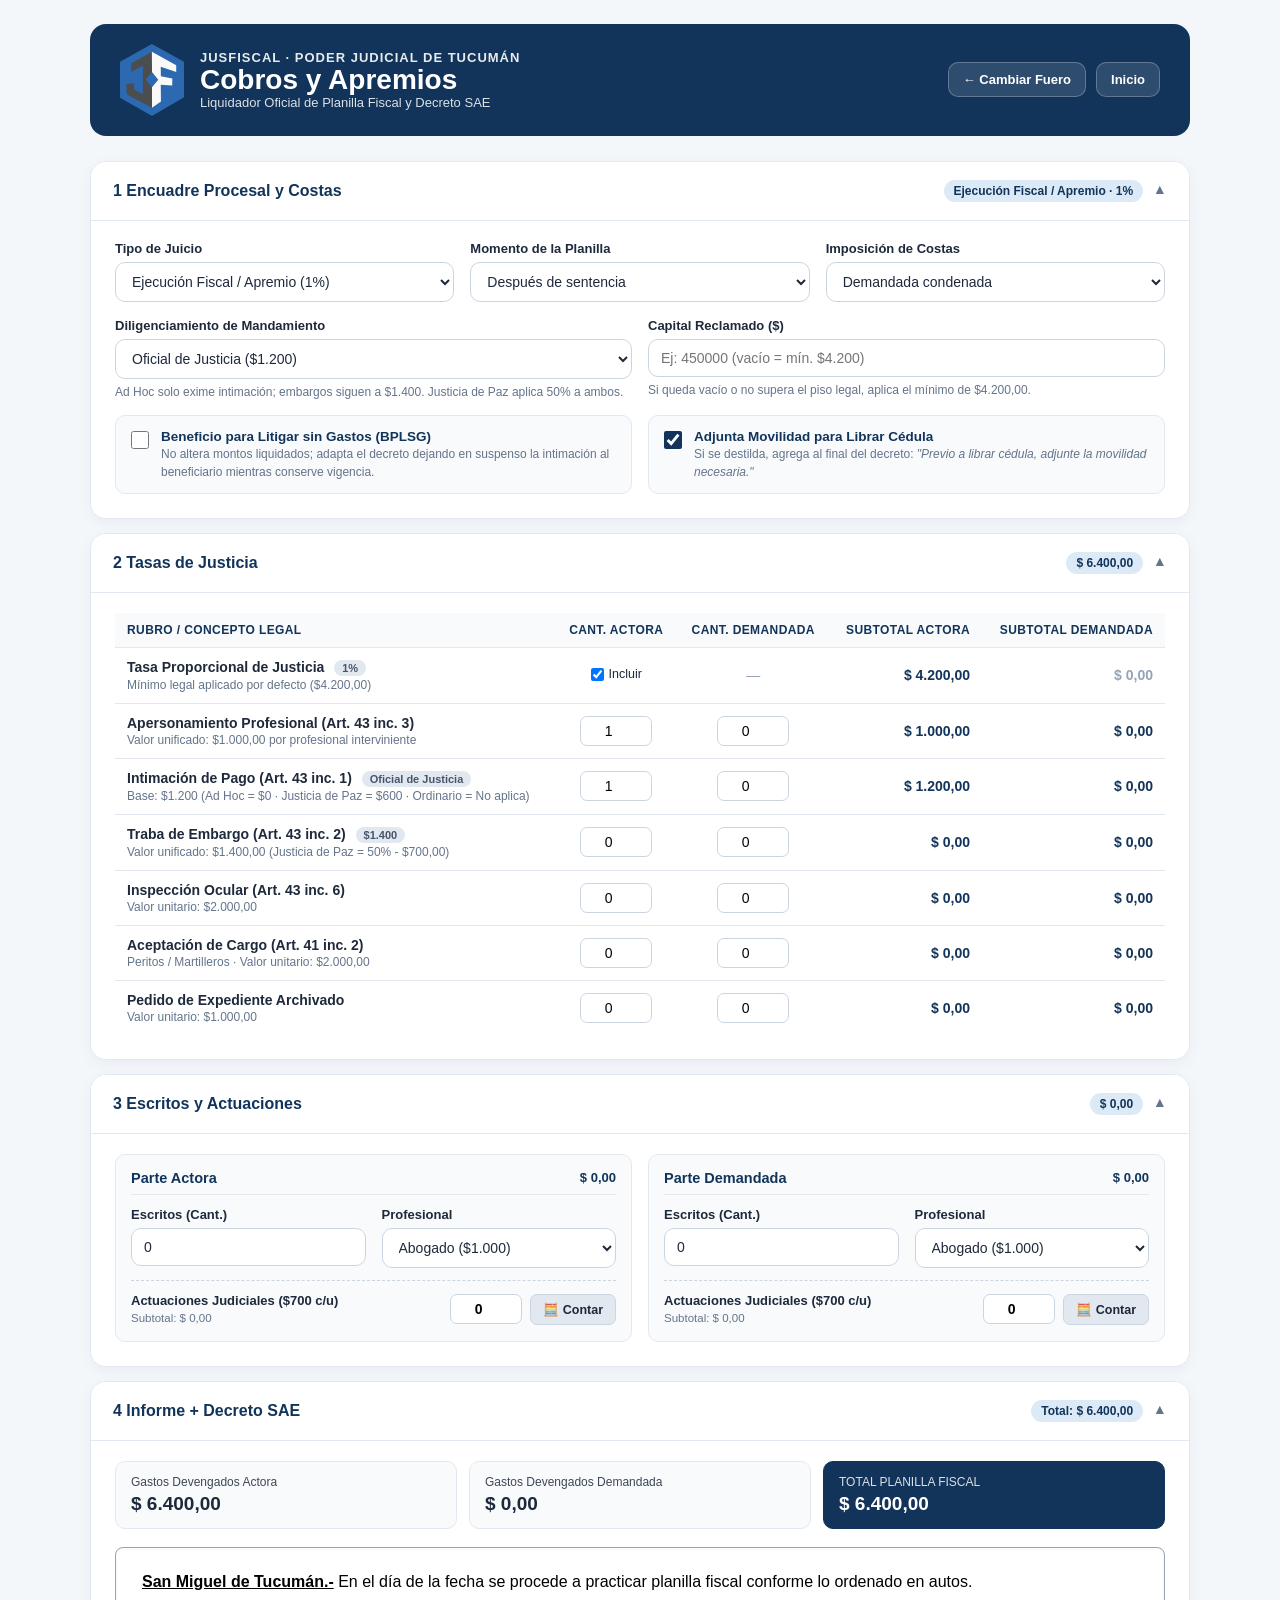
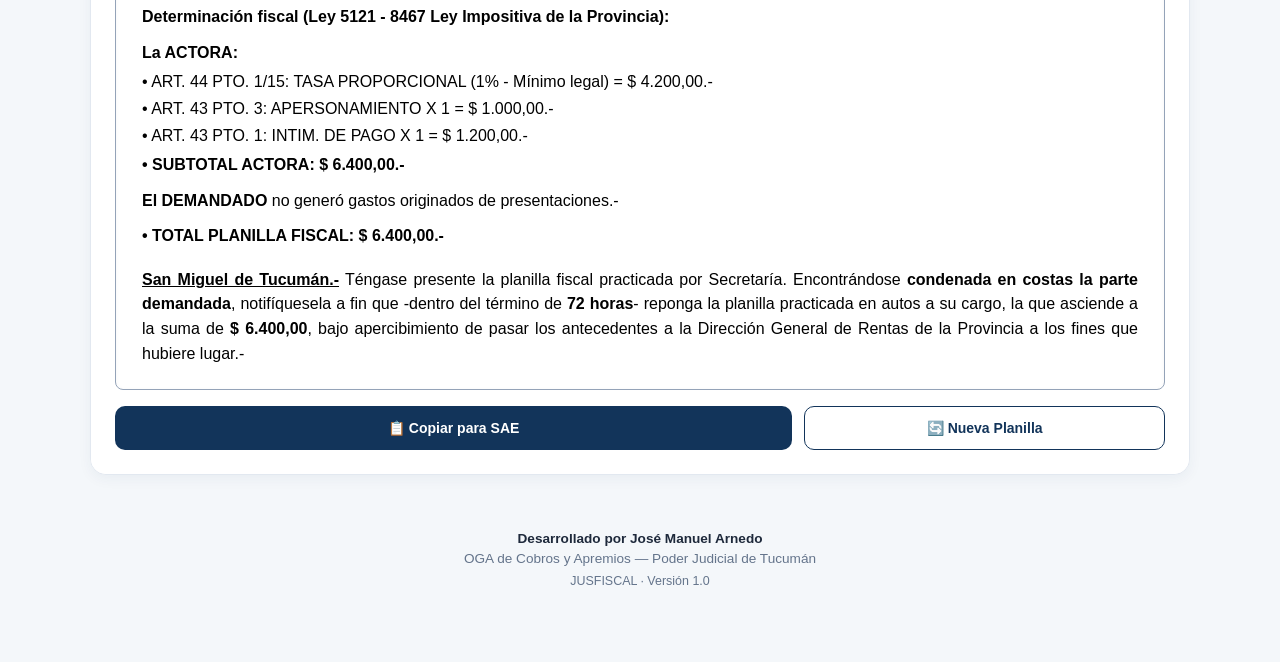
==== modulos/apremios/index.html @ 9ea4c9e1 "Unificación de pies de página y versión 1.0" ====
<!DOCTYPE html>
<html lang="es">

<head>
  <meta charset="UTF-8" />
  <meta name="viewport" content="width=device-width, initial-scale=1.0" />
  <title>JUSFISCAL · OGA Cobros y Apremios</title>
  <link rel="icon" href="../../assets/logo-jusfiscal.svg" type="image/svg+xml" />
  <link rel="stylesheet" href="../../css/jusfiscal.css" />
  <script src="../../js/jusfiscal-core.js"></script>
  <style>
    /* Estilos propios de la tabla y cajas de Apremios (estética original) */
    .field-hint {
      font-size: 12px;
      color: var(--muted);
    }

    .check-card {
      display: flex;
      align-items: flex-start;
      gap: 12px;
      padding: 13px 15px;
      border: 1px solid var(--border);
      border-radius: 10px;
      background: #f8fafc;
      cursor: pointer;
    }

    .check-card input[type="checkbox"] {
      width: 18px;
      height: 18px;
      margin-top: 2px;
      accent-color: var(--primary);
      cursor: pointer;
      flex-shrink: 0;
    }

    .check-card strong {
      display: block;
      font-size: 13.5px;
      color: var(--primary);
    }

    .check-card span {
      font-size: 12px;
      color: var(--muted);
    }

    .tasas-table {
      width: 100%;
      border-collapse: collapse;
      font-size: 14px;
    }

    .tasas-table th {
      text-align: left;
      padding: 10px 12px;
      background: #f8fafc;
      color: var(--primary);
      font-size: 12px;
      text-transform: uppercase;
      border-bottom: 1px solid var(--border);
    }

    .tasas-table td {
      padding: 11px 12px;
      border-bottom: 1px solid var(--border);
      vertical-align: middle;
    }

    .tasas-table tr:last-child td {
      border-bottom: none;
    }

    .tasas-table tr.row-disabled {
      background: #f1f5f9;
      opacity: 0.6;
    }

    .tasa-title {
      font-weight: 600;
      color: var(--text);
      display: block;
    }

    .tasa-sub {
      font-size: 12px;
      color: var(--muted);
    }

    .tasa-monto {
      font-weight: 700;
      color: var(--primary);
      font-variant-numeric: tabular-nums;
      text-align: right;
      white-space: nowrap;
    }

    .input-mini {
      width: 72px;
      padding: 6px 8px;
      border: 1px solid #cbd5e1;
      border-radius: 7px;
      text-align: center;
      font-size: 14px;
    }

    .input-mini:disabled {
      background: #e2e8f0;
      color: #94a3b8;
      cursor: not-allowed;
    }

    .tag-regla {
      display: inline-block;
      font-size: 11px;
      font-weight: 600;
      padding: 2px 8px;
      border-radius: 999px;
      background: #e2e8f0;
      color: #475569;
      margin-left: 6px;
    }

    .part-box {
      border: 1px solid var(--border);
      border-radius: 10px;
      padding: 15px;
      background: #f8fafc;
      min-width: 0;
    }

    .part-box h4 {
      color: var(--primary);
      font-size: 14.5px;
      margin: 0 0 12px 0;
      border-bottom: 1px solid var(--border);
      padding-bottom: 8px;
      display: flex;
      justify-content: space-between;
      align-items: center;
    }

    .act-row-box {
      margin-top: 12px;
      padding-top: 12px;
      border-top: 1px dashed #cbd5e1;
      display: flex;
      justify-content: space-between;
      align-items: center;
      gap: 10px;
      flex-wrap: wrap;
    }

    .btn-auxiliar {
      background: #e2e8f0;
      color: #1e293b;
      border: 1px solid #cbd5e1;
      padding: 7px 12px;
      border-radius: 7px;
      font-size: 12.5px;
      font-weight: 600;
      cursor: pointer;
    }

    .btn-auxiliar:hover {
      background: #cbd5e1;
    }

    .resumen-strip {
      display: grid;
      grid-template-columns: repeat(3, minmax(0, 1fr));
      gap: 12px;
      margin-bottom: 18px;
    }

    @media (max-width: 640px) {
      .resumen-strip {
        grid-template-columns: 1fr;
      }
    }

    .resumen-card {
      background: #f8fafc;
      border: 1px solid var(--border);
      border-radius: 10px;
      padding: 13px 15px;
    }

    .resumen-card.total {
      background: var(--primary);
      color: #ffffff;
      border-color: var(--primary);
    }

    .resumen-card span {
      display: block;
      font-size: 12px;
      opacity: 0.85;
      margin-bottom: 4px;
    }

    .resumen-card strong {
      font-size: 19px;
      font-variant-numeric: tabular-nums;
    }

    .sae-output-box {
      background: #ffffff;
      border: 1px solid #94a3b8;
      border-radius: 8px;
      padding: 22px 26px;
      font-family: Arial, sans-serif;
      font-size: 12pt;
      line-height: 1.55;
      color: #000000;
      text-align: justify;
    }

    .sae-actions {
      display: flex;
      gap: 12px;
      margin-top: 16px;
      flex-wrap: wrap;
    }

    .copy-feedback {
      display: none;
      margin-top: 10px;
      padding: 10px 14px;
      border-radius: 8px;
      background: #dcfce7;
      color: #166534;
      font-size: 13px;
      font-weight: 600;
      text-align: center;
    }
  </style>
</head>

<body>

  <div class="jf-module-wrap">

    <header class="jf-header">
      <div class="jf-brand">
        <img src="../../assets/logo-jusfiscal.svg" alt="JUSFISCAL" class="jf-logo" />
        <div class="jf-title-group">
          <span class="jf-app">JUSFISCAL · Poder Judicial de Tucumán</span>
          <h1 class="jf-module">Cobros y Apremios</h1>
          <span class="jf-subtitle">Liquidador Oficial de Planilla Fiscal y Decreto SAE</span>
        </div>
      </div>
      <div class="header-actions">
        <a href="../../liquidar.html" class="btn-jf">← Cambiar Fuero</a>
        <a href="../../index.html" class="btn-jf">Inicio</a>
      </div>
    </header>

    <div class="accordion-list">

      <!-- ACORDEÓN 1 -->
      <div class="accordion-item open" id="acc-1">
        <button type="button" class="accordion-header" onclick="toggleAccordion('acc-1')">
          <div class="accordion-title">
            <span class="accordion-num">1</span>
            <span>Encuadre Procesal y Costas</span>
          </div>
          <div style="display:flex; align-items:center;">
            <span class="accordion-badge" id="badge-acc-1">Ejecución Fiscal / Apremio · 1%</span>
            <span class="accordion-chevron">▼</span>
          </div>
        </button>
        <div class="accordion-body">
          <div class="grid-3">
            <div class="field-group">
              <label for="tipoJuicio">Tipo de Juicio</label>
              <select id="tipoJuicio" onchange="aplicarReglas()">
                <option value="apremio">Ejecución Fiscal / Apremio (1%)</option>
                <option value="ejecutivo">Cobro Ejecutivo (1%)</option>
                <option value="sumario">Sumario (2%)</option>
                <option value="ordinario">Ordinario / Cobro de Pesos (2%)</option>
                <option value="terceria">Tercería (2%)</option>
              </select>
            </div>
            <div class="field-group">
              <label for="momentoPlanilla">Momento de la Planilla</label>
              <select id="momentoPlanilla" onchange="aplicarReglas()">
                <option value="despues">Después de sentencia</option>
                <option value="antes">Antes de sentencia</option>
                <option value="complementaria">Complementaria</option>
              </select>
            </div>
            <div class="field-group">
              <label for="costas">Imposición de Costas</label>
              <select id="costas" onchange="recalcular()">
                <option value="demandada">Demandada condenada</option>
                <option value="actora">Actora condenada</option>
                <option value="orden">Por su orden / Sin condena</option>
              </select>
            </div>
          </div>

          <div class="grid-2" style="margin-top: 16px;">
            <div class="field-group">
              <label for="diligenciamiento">Diligenciamiento de Mandamiento</label>
              <select id="diligenciamiento" onchange="recalcular()">
                <option value="oficial_justicia">Oficial de Justicia ($1.200)</option>
                <option value="ad_hoc">Oficial Ad Hoc ($0 intimación)</option>
                <option value="justicia_paz">Justicia de Paz (50%)</option>
                <option value="sin_intimacion">Sin intimación</option>
              </select>
              <span class="field-hint" id="hintDiligenciamiento">Ad Hoc solo exime intimación; embargos siguen a $1.400.
                Justicia de Paz aplica 50% a ambos.</span>
            </div>
            <div class="field-group">
              <label for="capitalReclamado">Capital Reclamado ($)</label>
              <input type="number" id="capitalReclamado" min="0" step="0.01"
                placeholder="Ej: 450000 (vacío = mín. $4.200)" oninput="recalcular()" />
              <span class="field-hint" id="hintCapital">Si queda vacío o no supera $420.000, aplica el mínimo legal de
                $4.200,00.</span>
            </div>
          </div>

          <div class="grid-2" style="margin-top: 16px;">
            <label class="check-card">
              <input type="checkbox" id="bplsg" onchange="recalcular()" />
              <div>
                <strong>Beneficio para Litigar sin Gastos (BPLSG)</strong>
                <span>No altera montos liquidados; adapta el decreto dejando en suspenso la intimación al beneficiario
                  mientras conserve vigencia.</span>
              </div>
            </label>
            <label class="check-card">
              <input type="checkbox" id="adjuntaMovilidad" checked onchange="recalcular()" />
              <div>
                <strong>Adjunta Movilidad para Librar Cédula</strong>
                <span>Si se destilda, agrega al final del decreto: <em>"Previo a librar cédula, adjunte la movilidad
                    necesaria."</em></span>
              </div>
            </label>
          </div>
        </div>
      </div>

      <!-- ACORDEÓN 2 -->
      <div class="accordion-item open" id="acc-2">
        <button type="button" class="accordion-header" onclick="toggleAccordion('acc-2')">
          <div class="accordion-title">
            <span class="accordion-num">2</span>
            <span>Tasas de Justicia</span>
          </div>
          <div style="display:flex; align-items:center;">
            <span class="accordion-badge" id="badge-acc-2">$ 6.400,00</span>
            <span class="accordion-chevron">▼</span>
          </div>
        </button>
        <div class="accordion-body">
          <table class="tasas-table">
            <thead>
              <tr>
                <th>Rubro / Concepto Legal</th>
                <th style="text-align:center;">Cant. Actora</th>
                <th style="text-align:center;">Cant. Demandada</th>
                <th style="text-align:right;">Subtotal Actora</th>
                <th style="text-align:right;">Subtotal Demandada</th>
              </tr>
            </thead>
            <tbody>
              <tr id="rowTasaProp">
                <td>
                  <span class="tasa-title">Tasa Proporcional de Justicia <span class="tag-regla"
                      id="tagAlicuota">1%</span></span>
                  <span class="tasa-sub" id="subTasaPropDesc">Sobre capital reclamado (Mínimo legal por defecto:
                    $4.200,00)</span>
                </td>
                <td style="text-align:center;">
                  <label style="font-size:12.5px; display:inline-flex; align-items:center; gap:5px; cursor:pointer;">
                    <input type="checkbox" id="incluirTasaProp" checked onchange="recalcular()" /> Incluir
                  </label>
                </td>
                <td style="text-align:center; color:#94a3b8;">—</td>
                <td class="tasa-monto" id="montoTasaPropAct">$ 4.200,00</td>
                <td class="tasa-monto" style="color:#94a3b8;">$ 0,00</td>
              </tr>
              <tr id="rowApers">
                <td>
                  <span class="tasa-title">Apersonamiento Profesional (Art. 43 inc. 3)</span>
                  <span class="tasa-sub">Valor unificado: $1.000,00 por profesional interviniente</span>
                </td>
                <td style="text-align:center;"><input type="number" id="cantApersAct" class="input-mini" min="0"
                    value="1" oninput="recalcular()" /></td>
                <td style="text-align:center;"><input type="number" id="cantApersDem" class="input-mini" min="0"
                    value="0" oninput="recalcular()" /></td>
                <td class="tasa-monto" id="montoApersAct">$ 1.000,00</td>
                <td class="tasa-monto" id="montoApersDem">$ 0,00</td>
              </tr>
              <tr id="rowIntimacion">
                <td>
                  <span class="tasa-title">Intimación de Pago (Art. 43 inc. 1) <span class="tag-regla"
                      id="tagReglaIntimacion">Oficial de Justicia</span></span>
                  <span class="tasa-sub">Base: $1.200 (Ad Hoc = $0 · Justicia de Paz = $600 · Ordinario = No
                    aplica)</span>
                </td>
                <td style="text-align:center;"><input type="number" id="cantIntAct" class="input-mini" min="0" value="1"
                    oninput="recalcular()" /></td>
                <td style="text-align:center;"><input type="number" id="cantIntDem" class="input-mini" min="0" value="0"
                    oninput="recalcular()" /></td>
                <td class="tasa-monto" id="montoIntAct">$ 1.200,00</td>
                <td class="tasa-monto" id="montoIntDem">$ 0,00</td>
              </tr>
              <tr>
                <td>
                  <span class="tasa-title">Traba de Embargo (Art. 43 inc. 2) <span class="tag-regla"
                      id="tagReglaEmbargo">$1.400</span></span>
                  <span class="tasa-sub">Valor unificado: $1.400,00 (Justicia de Paz = 50% - $700,00)</span>
                </td>
                <td style="text-align:center;"><input type="number" id="cantEmbAct" class="input-mini" min="0" value="0"
                    oninput="recalcular()" /></td>
                <td style="text-align:center;"><input type="number" id="cantEmbDem" class="input-mini" min="0" value="0"
                    oninput="recalcular()" /></td>
                <td class="tasa-monto" id="montoEmbAct">$ 0,00</td>
                <td class="tasa-monto" id="montoEmbDem">$ 0,00</td>
              </tr>
              <tr>
                <td>
                  <span class="tasa-title">Inspección Ocular (Art. 43 inc. 6)</span>
                  <span class="tasa-sub">Valor unitario: $2.000,00</span>
                </td>
                <td style="text-align:center;"><input type="number" id="cantInspAct" class="input-mini" min="0"
                    value="0" oninput="recalcular()" /></td>
                <td style="text-align:center;"><input type="number" id="cantInspDem" class="input-mini" min="0"
                    value="0" oninput="recalcular()" /></td>
                <td class="tasa-monto" id="montoInspAct">$ 0,00</td>
                <td class="tasa-monto" id="montoInspDem">$ 0,00</td>
              </tr>
              <tr>
                <td>
                  <span class="tasa-title">Aceptación de Cargo (Art. 41 inc. 2)</span>
                  <span class="tasa-sub">Peritos / Martilleros · Valor unitario: $2.000,00</span>
                </td>
                <td style="text-align:center;"><input type="number" id="cantAcepAct" class="input-mini" min="0"
                    value="0" oninput="recalcular()" /></td>
                <td style="text-align:center;"><input type="number" id="cantAcepDem" class="input-mini" min="0"
                    value="0" oninput="recalcular()" /></td>
                <td class="tasa-monto" id="montoAcepAct">$ 0,00</td>
                <td class="tasa-monto" id="montoAcepDem">$ 0,00</td>
              </tr>
              <tr>
                <td>
                  <span class="tasa-title">Pedido de Expediente Archivado</span>
                  <span class="tasa-sub">Valor unitario: $1.000,00</span>
                </td>
                <td style="text-align:center;"><input type="number" id="cantArchAct" class="input-mini" min="0"
                    value="0" oninput="recalcular()" /></td>
                <td style="text-align:center;"><input type="number" id="cantArchDem" class="input-mini" min="0"
                    value="0" oninput="recalcular()" /></td>
                <td class="tasa-monto" id="montoArchAct">$ 0,00</td>
                <td class="tasa-monto" id="montoArchDem">$ 0,00</td>
              </tr>
            </tbody>
          </table>
        </div>
      </div>

      <!-- ACORDEÓN 3 -->
      <div class="accordion-item open" id="acc-3">
        <button type="button" class="accordion-header" onclick="toggleAccordion('acc-3')">
          <div class="accordion-title">
            <span class="accordion-num">3</span>
            <span>Escritos y Actuaciones</span>
          </div>
          <div style="display:flex; align-items:center;">
            <span class="accordion-badge" id="badge-acc-3">$ 0,00</span>
            <span class="accordion-chevron">▼</span>
          </div>
        </button>
        <div class="accordion-body">
          <div class="grid-2">
            <div class="part-box">
              <h4><span>Parte Actora</span><span style="font-size:13px;" id="totBloqueActora">$ 0,00</span></h4>
              <div class="grid-2">
                <div class="field-group">
                  <label for="cantEscritosAct">Escritos (Cant.)</label>
                  <input type="number" id="cantEscritosAct" min="0" value="0" oninput="recalcular()" />
                </div>
                <div class="field-group">
                  <label for="profEscritosAct">Profesional</label>
                  <select id="profEscritosAct" onchange="recalcular()">
                    <option value="1000">Abogado ($1.000)</option>
                    <option value="500">Procurador ($500)</option>
                  </select>
                </div>
              </div>
              <div class="act-row-box">
                <div>
                  <label for="cantActuacionesAct" style="font-size:13px; font-weight:600; display:block;">Actuaciones
                    Judiciales ($700 c/u)</label>
                  <span style="font-size:11.5px; color:var(--muted);" id="subActuacionesActLbl">Subtotal: $ 0,00</span>
                </div>
                <div style="display:flex; align-items:center; gap:8px;">
                  <input type="number" id="cantActuacionesAct" class="input-mini" style="font-weight:700;" min="0"
                    value="0" oninput="recalcular()" />
                  <button type="button" class="btn-auxiliar"
                    onclick="abrirModalConteo('actora', '🧮 Bitácora Cronológica — Parte Actora')">🧮 Contar</button>
                </div>
              </div>
            </div>

            <div class="part-box">
              <h4><span>Parte Demandada</span><span style="font-size:13px;" id="totBloqueDemandada">$ 0,00</span></h4>
              <div class="grid-2">
                <div class="field-group">
                  <label for="cantEscritosDem">Escritos (Cant.)</label>
                  <input type="number" id="cantEscritosDem" min="0" value="0" oninput="recalcular()" />
                </div>
                <div class="field-group">
                  <label for="profEscritosDem">Profesional</label>
                  <select id="profEscritosDem" onchange="recalcular()">
                    <option value="1000">Abogado ($1.000)</option>
                    <option value="500">Procurador ($500)</option>
                  </select>
                </div>
              </div>
              <div class="act-row-box">
                <div>
                  <label for="cantActuacionesDem" style="font-size:13px; font-weight:600; display:block;">Actuaciones
                    Judiciales ($700 c/u)</label>
                  <span style="font-size:11.5px; color:var(--muted);" id="subActuacionesDemLbl">Subtotal: $ 0,00</span>
                </div>
                <div style="display:flex; align-items:center; gap:8px;">
                  <input type="number" id="cantActuacionesDem" class="input-mini" style="font-weight:700;" min="0"
                    value="0" oninput="recalcular()" />
                  <button type="button" class="btn-auxiliar"
                    onclick="abrirModalConteo('demandada', '🧮 Bitácora Cronológica — Parte Demandada')">🧮
                    Contar</button>
                </div>
              </div>
            </div>
          </div>
        </div>
      </div>

      <!-- ACORDEÓN 4 -->
      <div class="accordion-item open" id="acc-4">
        <button type="button" class="accordion-header" onclick="toggleAccordion('acc-4')">
          <div class="accordion-title">
            <span class="accordion-num">4</span>
            <span>Informe + Decreto SAE</span>
          </div>
          <div style="display:flex; align-items:center;">
            <span class="accordion-badge" id="badge-acc-4">Total: $ 6.400,00</span>
            <span class="accordion-chevron">▼</span>
          </div>
        </button>
        <div class="accordion-body">
          <div class="resumen-strip">
            <div class="summary-card resumen-card"><span>Gastos Devengados Actora</span><strong id="cardTotActora">$
                6.400,00</strong></div>
            <div class="summary-card resumen-card"><span>Gastos Devengados Demandada</span><strong
                id="cardTotDemandada">$ 0,00</strong></div>
            <div class="summary-card resumen-card total"><span>TOTAL PLANILLA FISCAL</span><strong id="cardTotGeneral">$
                6.400,00</strong></div>
          </div>
          <div id="salidaSAE" class="sae-output-box" contenteditable="true"></div>
          <div class="sae-actions">
            <button type="button" class="btn-primary-jf" style="flex:2; justify-content:center;"
              onclick="copiarParaSAE()">📋 Copiar para SAE</button>
            <button type="button" class="btn-secondary-jf" style="flex:1; justify-content:center;"
              onclick="nuevaPlanilla()">🔄 Nueva Planilla</button>
          </div>
          <div id="copyFeedback" class="copy-feedback">✓ Planilla y Decreto copiados al portapapeles (Arial 12
            justificado). Listo para pegar en el SAE.</div>
        </div>
      </div>

    </div>
  </main>

  <footer class="jf-footer"
    style="text-align: center; padding: 24px 16px; color: #64748b; font-size: 0.85rem; line-height: 1.5;">
    <div id="autorFirma" style="font-weight: 700; color: #1e293b;">
      Desarrollado por José Manuel Arnedo
    </div>
    <div>OGA de Cobros y Apremios — Poder Judicial de Tucumán</div>
    <div style="font-size: 0.78rem; margin-top: 2px;">JUSFISCAL · Versión 1.0</div>
  </footer>

  <script>
    function aplicarConteo() {
      const total = window.actualizarTotalModal();
      if (window._jfDestinoConteo === 'actora') {
        document.getElementById('cantActuacionesAct').value = total;
      } else {
        document.getElementById('cantActuacionesDem').value = total;
      }
      window.cerrarModalConteo();
      recalcular();
    }

    function aplicarReglas() {
      const t = document.getElementById('tipoJuicio').value;
      const m = document.getElementById('momentoPlanilla').value;
      const c = (m === 'complementaria');
      const sd = document.getElementById('diligenciamiento');
      const hd = document.getElementById('hintDiligenciamiento');
      const ci = document.getElementById('capitalReclamado');
      const hc = document.getElementById('hintCapital');
      const ct = document.getElementById('incluirTasaProp');
      const caa = document.getElementById('cantApersAct');
      const cad = document.getElementById('cantApersDem');
      const cia = document.getElementById('cantIntAct');
      const cid = document.getElementById('cantIntDem');
      const rt = document.getElementById('rowTasaProp');
      const ra = document.getElementById('rowApers');
      const ri = document.getElementById('rowIntimacion');

      if (c) {
        ci.disabled = true;
        hc.textContent = 'Inhabilitado en Planilla Complementaria (liquidado en planilla anterior).';
        ct.checked = false;
        ct.disabled = true;
        rt.classList.add('row-disabled');
        caa.value = 0; cad.value = 0;
        caa.disabled = true; cad.disabled = true;
        ra.classList.add('row-disabled');
        cia.value = 0; cid.value = 0;
        cia.disabled = true; cid.disabled = true;
        ri.classList.add('row-disabled');
      } else {
        ci.disabled = false;
        hc.textContent = 'Si queda vacío o no supera el piso legal, aplica el mínimo de $4.200,00.';
        ct.disabled = false;
        rt.classList.remove('row-disabled');
        caa.disabled = false; cad.disabled = false;
        ra.classList.remove('row-disabled');

        if (t === 'ordinario') {
          sd.value = 'sin_intimacion';
          sd.disabled = true;
          cia.value = 0; cid.value = 0;
          cia.disabled = true; cid.disabled = true;
          ri.classList.add('row-disabled');
          hd.textContent = 'Bloqueado: en juicio ordinario se corre traslado de demanda y no existe intimación de pago.';
        } else {
          sd.disabled = false;
          cia.disabled = false; cid.disabled = false;
          ri.classList.remove('row-disabled');
          if (sd.value === 'sin_intimacion' && (t === 'apremio' || t === 'ejecutivo')) {
            sd.value = 'oficial_justicia';
            if (parseInt(cia.value, 10) === 0) cia.value = 1;
          }
          hd.textContent = 'Ad Hoc solo exime intimación; embargos siguen a $1.400. Justicia de Paz aplica 50% a ambos.';
        }
      }
      recalcular();
    }

    function recalcular() {
      const T = window.JUSFISCAL_TARIFAS;
      const t = document.getElementById('tipoJuicio').value;
      const m = document.getElementById('momentoPlanilla').value;
      const ec = (m === 'complementaria');
      const co = document.getElementById('costas').value;
      const di = document.getElementById('diligenciamiento').value;
      const ca = parseFloat(document.getElementById('capitalReclamado').value) || 0;
      const bp = document.getElementById('bplsg').checked;
      const am = document.getElementById('adjuntaMovilidad').checked;

      const al = (t === 'apremio' || t === 'ejecutivo') ? 0.01 : 0.02;
      const pl = (al === 0.01) ? '1%' : '2%';
      document.getElementById('tagAlicuota').textContent = pl;

      const nj = {
        apremio: 'Ejecución Fiscal / Apremio',
        ejecutivo: 'Cobro Ejecutivo',
        sumario: 'Sumario',
        ordinario: 'Ordinario / Cobro de Pesos',
        terceria: 'Tercería'
      };
      document.getElementById('badge-acc-1').textContent = nj[t] + ' · ' + pl + (ec ? ' · Complementaria' : '');

      // Tasa proporcional: si no es complementaria y está tildada, aplica mínimo $4.200 incluso si capital está vacío
      let tp = 0;
      const it = !ec && document.getElementById('incluirTasaProp').checked;
      const subDesc = document.getElementById('subTasaPropDesc');
      if (ec) {
        tp = 0;
        subDesc.textContent = 'Liquidada en planilla anterior ($0,00)';
      } else if (!it) {
        tp = 0;
        subDesc.textContent = 'Excluida manualmente ($0,00)';
      } else if (ca <= 0) {
        tp = T.minTasaProp;
        subDesc.textContent = 'Mínimo legal aplicado por defecto ($4.200,00)';
      } else {
        tp = Math.max(T.minTasaProp, ca * al);
        subDesc.textContent = (ca * al < T.minTasaProp)
          ? 'Sobre capital reclamado → Se aplica mínimo legal ($4.200,00)'
          : 'Sobre capital reclamado (' + window.formatMoney(ca) + ')';
      }
      document.getElementById('montoTasaPropAct').textContent = window.formatMoney(tp);

      const caa = ec ? 0 : (parseInt(document.getElementById('cantApersAct').value) || 0);
      const cad = ec ? 0 : (parseInt(document.getElementById('cantApersDem').value) || 0);
      const saa = caa * T.apersonamiento;
      const sad = cad * T.apersonamiento;
      document.getElementById('montoApersAct').textContent = window.formatMoney(saa);
      document.getElementById('montoApersDem').textContent = window.formatMoney(sad);

      let ui = T.intimacionBase;
      let ue = T.embargoBase;
      let li = 'Oficial de Justicia';
      let le = '$1.400';

      if (ec || t === 'ordinario' || di === 'sin_intimacion') {
        ui = 0;
        li = ec ? 'Liquidado en anterior' : 'No aplica';
      } else if (di === 'ad_hoc') {
        ui = 0;
        li = 'Ad Hoc ($0)';
      } else if (di === 'justicia_paz') {
        ui = T.intimacionBase * 0.5;
        ue = T.embargoBase * 0.5;
        li = 'Justicia de Paz ($600)';
        le = 'Justicia de Paz ($700)';
      }
      document.getElementById('tagReglaIntimacion').textContent = li;
      document.getElementById('tagReglaEmbargo').textContent = le;

      const si = ec || t === 'ordinario' || di === 'sin_intimacion';
      const cia = si ? 0 : (parseInt(document.getElementById('cantIntAct').value) || 0);
      const cid = si ? 0 : (parseInt(document.getElementById('cantIntDem').value) || 0);
      const sia = cia * ui;
      const sid = cid * ui;
      document.getElementById('montoIntAct').textContent = window.formatMoney(sia);
      document.getElementById('montoIntDem').textContent = window.formatMoney(sid);

      const cea = parseInt(document.getElementById('cantEmbAct').value) || 0;
      const ced = parseInt(document.getElementById('cantEmbDem').value) || 0;
      const sea = cea * ue;
      const sed = ced * ue;
      document.getElementById('montoEmbAct').textContent = window.formatMoney(sea);
      document.getElementById('montoEmbDem').textContent = window.formatMoney(sed);

      const cina = parseInt(document.getElementById('cantInspAct').value) || 0;
      const cind = parseInt(document.getElementById('cantInspDem').value) || 0;
      const sina = cina * T.inspeccion;
      const sind = cind * T.inspeccion;
      document.getElementById('montoInspAct').textContent = window.formatMoney(sina);
      document.getElementById('montoInspDem').textContent = window.formatMoney(sind);

      const caca = parseInt(document.getElementById('cantAcepAct').value) || 0;
      const cacd = parseInt(document.getElementById('cantAcepDem').value) || 0;
      const saca = caca * T.aceptacion;
      const sacd = cacd * T.aceptacion;
      document.getElementById('montoAcepAct').textContent = window.formatMoney(saca);
      document.getElementById('montoAcepDem').textContent = window.formatMoney(sacd);

      const cara = parseInt(document.getElementById('cantArchAct').value) || 0;
      const card = parseInt(document.getElementById('cantArchDem').value) || 0;
      const sara = cara * T.archivo;
      const sard = card * T.archivo;
      document.getElementById('montoArchAct').textContent = window.formatMoney(sara);
      document.getElementById('montoArchDem').textContent = window.formatMoney(sard);

      const ta = tp + saa + sia + sea + sina + saca + sara;
      const td = sad + sid + sed + sind + sacd + sard;
      document.getElementById('badge-acc-2').textContent = window.formatMoney(ta + td);

      const cesa = parseInt(document.getElementById('cantEscritosAct').value) || 0;
      const vesa = parseInt(document.getElementById('profEscritosAct').value) || 1000;
      const sesa = cesa * vesa;
      const caca2 = parseInt(document.getElementById('cantActuacionesAct').value) || 0;
      const saca2 = caca2 * T.actuacion;
      document.getElementById('subActuacionesActLbl').textContent = 'Subtotal: ' + window.formatMoney(saca2);
      document.getElementById('totBloqueActora').textContent = window.formatMoney(sesa + saca2);

      const cesd = parseInt(document.getElementById('cantEscritosDem').value) || 0;
      const vesd = parseInt(document.getElementById('profEscritosDem').value) || 1000;
      const sesd = cesd * vesd;
      const cacd2 = parseInt(document.getElementById('cantActuacionesDem').value) || 0;
      const sacd2 = cacd2 * T.actuacion;
      document.getElementById('subActuacionesDemLbl').textContent = 'Subtotal: ' + window.formatMoney(sacd2);
      document.getElementById('totBloqueDemandada').textContent = window.formatMoney(sesd + sacd2);

      document.getElementById('badge-acc-3').textContent = window.formatMoney(sesa + saca2 + sesd + sacd2);

      const totA = ta + sesa + saca2;
      const totD = td + sesd + sacd2;
      const totG = totA + totD;

      document.getElementById('cardTotActora').textContent = window.formatMoney(totA);
      document.getElementById('cardTotDemandada').textContent = window.formatMoney(totD);
      document.getElementById('cardTotGeneral').textContent = window.formatMoney(totG);
      document.getElementById('badge-acc-4').textContent = 'Total: ' + window.formatMoney(totG);

      renderSalidaSAE({
        ec, m, co, bp, am, ca, pl, di, tp, it,
        caa, saa, cad, sad, cia, sia, cid, sid,
        cea, sea, ced, sed, cina, sina, cind, sind,
        caca, saca, cacd, sacd, cara, sara, card, sard,
        cesa, sesa, cesd, sesd, caca2, saca2, cacd2, sacd2,
        totA, totD, totG
      });
    }

    function renderSalidaSAE(d) {
      const l = [];
      const intro = d.ec
        ? 'En el día de la fecha se procede a practicar <b>planilla fiscal complementaria</b> conforme lo ordenado en autos (liquidándose exclusivamente las actuaciones posteriores a la planilla anterior, habiéndose calculado oportunamente tasa proporcional, apersonamiento e intimación).'
        : 'En el día de la fecha se procede a practicar planilla fiscal conforme lo ordenado en autos.';

      l.push('<p style="margin:0 0 8pt 0; text-align:justify;"><b><u>San Miguel de Tucumán.-</u></b> ' + intro + '</p>');
      l.push('<p style="margin:0 0 8pt 0; text-align:justify;"><b>Determinación fiscal (Ley 5121 - 8467 Ley Impositiva de la Provincia):</b></p>');

      const ia = [];
      if (d.it && d.tp > 0) {
        const refCap = d.ca > 0 ? (' s/ ' + window.formatMoney(d.ca)) : ' - Mínimo legal';
        ia.push('• ART. 44 PTO. 1/15: TASA PROPORCIONAL (' + d.pl + refCap + ') = ' + window.formatMoney(d.tp) + '.-');
      }
      if (d.saa > 0) ia.push('• ART. 43 PTO. 3: APERSONAMIENTO X ' + d.caa + ' = ' + window.formatMoney(d.saa) + '.-');
      if (d.sia > 0) ia.push('• ART. 43 PTO. 1: INTIM. DE PAGO X ' + d.cia + ' = ' + window.formatMoney(d.sia) + '.-');
      else if (!d.ec && d.di === 'ad_hoc' && d.cia > 0) ia.push('• ART. 43 PTO. 1: INTIM. DE PAGO POR OFICIAL AD HOC X ' + d.cia + ' = $ 0,00.-');
      if (d.sea > 0) ia.push('• ART. 43 PTO. 2: EMBARGO X ' + d.cea + ' = ' + window.formatMoney(d.sea) + '.-');
      if (d.sina > 0) ia.push('• ART. 43 PTO. 6: INSPECCIÓN OCULAR X ' + d.cina + ' = ' + window.formatMoney(d.sina) + '.-');
      if (d.saca > 0) ia.push('• ART. 41 PTO. 2: ACEPTACIÓN DE CARGO X ' + d.caca + ' = ' + window.formatMoney(d.saca) + '.-');
      if (d.sara > 0) ia.push('• PEDIDO DE EXPEDIENTE ARCHIVADO X ' + d.cara + ' = ' + window.formatMoney(d.sara) + '.-');
      if (d.sesa > 0) ia.push('• ART. 41 PTO. 1: ESCR. DE PROF. X ' + d.cesa + ' = ' + window.formatMoney(d.sesa) + '.-');
      if (d.saca2 > 0) ia.push('• ART. 42 PTO. 2: HOJA DE ACT. 1° INST. X ' + d.caca2 + ' = ' + window.formatMoney(d.saca2) + '.-');

      if (ia.length === 0) {
        l.push('<p style="margin:0 0 8pt 0; text-align:justify;"><b>La ACTORA</b> no generó gastos en la presente etapa.-</p>');
      } else {
        l.push('<p style="margin:0 0 3pt 0; text-align:justify;"><b>La ACTORA:</b></p>');
        ia.forEach(x => l.push('<p style="margin:0 0 2pt 0; text-align:justify;">' + x + '</p>'));
        l.push('<p style="margin:3pt 0 8pt 0; text-align:justify;"><b>• SUBTOTAL ACTORA: ' + window.formatMoney(d.totA) + '.-</b></p>');
      }

      const id = [];
      if (d.sad > 0) id.push('• ART. 43 PTO. 3: APERSONAMIENTO X ' + d.cad + ' = ' + window.formatMoney(d.sad) + '.-');
      if (d.sid > 0) id.push('• ART. 43 PTO. 1: INTIM. DE PAGO X ' + d.cid + ' = ' + window.formatMoney(d.sid) + '.-');
      if (d.sed > 0) id.push('• ART. 43 PTO. 2: EMBARGO X ' + d.ced + ' = ' + window.formatMoney(d.sed) + '.-');
      if (d.sind > 0) id.push('• ART. 43 PTO. 6: INSPECCIÓN OCULAR X ' + d.cind + ' = ' + window.formatMoney(d.sind) + '.-');
      if (d.sacd > 0) id.push('• ART. 41 PTO. 2: ACEPTACIÓN DE CARGO X ' + d.cacd + ' = ' + window.formatMoney(d.sacd) + '.-');
      if (d.sard > 0) id.push('• PEDIDO DE EXPEDIENTE ARCHIVADO X ' + d.card + ' = ' + window.formatMoney(d.sard) + '.-');
      if (d.sesd > 0) id.push('• ART. 41 PTO. 1: ESCR. DE PROF. X ' + d.cesd + ' = ' + window.formatMoney(d.sesd) + '.-');
      if (d.sacd2 > 0) id.push('• ART. 42 PTO. 2: HOJA DE ACT. 1° INST. X ' + d.cacd2 + ' = ' + window.formatMoney(d.sacd2) + '.-');

      if (id.length === 0) {
        l.push('<p style="margin:0 0 8pt 0; text-align:justify;"><b>El DEMANDADO</b> no generó gastos originados de presentaciones.-</p>');
      } else {
        l.push('<p style="margin:0 0 3pt 0; text-align:justify;"><b>El DEMANDADO:</b></p>');
        id.forEach(x => l.push('<p style="margin:0 0 2pt 0; text-align:justify;">' + x + '</p>'));
        l.push('<p style="margin:3pt 0 8pt 0; text-align:justify;"><b>• SUBTOTAL DEMANDADO: ' + window.formatMoney(d.totD) + '.-</b></p>');
      }

      l.push('<p style="margin:6pt 0 14pt 0; text-align:justify;"><b>• TOTAL PLANILLA FISCAL: ' + window.formatMoney(d.totG) + '.-</b></p>');

      let dec = '<b><u>San Miguel de Tucumán.-</u></b> Téngase presente la planilla fiscal practicada por Secretaría. ';
      if (d.bp) {
        dec += 'Atento a que la parte demandada cuenta con Beneficio para Litigar sin Gastos otorgado en autos, déjese en suspenso la intimación al pago de los derechos fiscales a su cargo mientras conserve vigencia dicho beneficio (art. 82 y concordantes del CPCCT).-';
      } else if (d.m === 'antes') {
        if (d.totD > 0) {
          dec += 'No habiendo condena en costas y encontrándose la actora exenta del pago de la liquidación en concepto de planilla fiscal conforme lo establecido por los art. 41 inc. 3 y 43 inc. 3 de la Ley 8467 (quedando los gastos devengados por la misma diferidos a resultas de la imposición de costas), notifíquese a la parte <b>demandada</b> a fin que -dentro del término de <b>72 horas</b>- reponga los gastos efectuados a su cargo los que ascienden a la suma de <b>' + window.formatMoney(d.totD) + '</b>, bajo apercibimiento de pasar los antecedentes a la Dirección General de Rentas de la Provincia a los fines que hubiere lugar.-';
        } else {
          dec += 'No habiendo condena en costas y encontrándose la actora exenta del pago de la liquidación en concepto de planilla fiscal conforme lo establecido por los art. 41 inc. 3 y 43 inc. 3 de la Ley 8467, póngase a conocimiento de las partes a los fines que en el término de <b>72 hs.</b> se reponga la planilla fiscal, la que asciende a la suma de <b>' + window.formatMoney(d.totG) + '</b>.-';
        }
      } else if (d.co === 'demandada') {
        dec += 'Encontrándose <b>condenada en costas la parte demandada</b>, notifíquesela a fin que -dentro del término de <b>72 horas</b>- reponga la planilla practicada en autos a su cargo, la que asciende a la suma de <b>' + window.formatMoney(d.totG) + '</b>, bajo apercibimiento de pasar los antecedentes a la Dirección General de Rentas de la Provincia a los fines que hubiere lugar.-';
      } else if (d.co === 'actora') {
        dec += 'Encontrándose condenada en costas la parte actora y gozando la misma de exención fiscal legal (art. 41 inc. 3 y 43 inc. 3 de la Ley 8467 / Código Tributario Provincial), resérvese para su oportunidad.-';
      } else {
        if (d.totD > 0) {
          dec += 'No habiendo condenado en costas y encontrándose la actora exenta del pago de la liquidación en concepto de planilla fiscal conforme lo establecido por los art. 41 inc. 3 y 43 inc. 3 de la Ley 8467, notifíquese a la parte <b>demandada</b> a fin que -dentro del término de <b>72 horas</b>- reponga los gastos efectuados a su cargo los que ascienden a la suma de <b>' + window.formatMoney(d.totD) + '</b>, bajo apercibimiento de pasar los antecedentes a la Dirección General de Rentas de la Provincia a los fines que hubiere lugar.-';
        } else {
          dec += 'No habiendo condenado en costas, póngase a conocimiento de las partes a los fines que en el término de <b>72 hs.</b> se reponga la planilla fiscal, la que asciende a la suma de <b>' + window.formatMoney(d.totG) + '</b>.-';
        }
      }

      if (!d.am) dec += ' Previo a librar cédula, adjunte la movilidad necesaria.-';
      l.push('<p style="margin:0; text-align:justify;">' + dec + '</p>');
      document.getElementById('salidaSAE').innerHTML = l.join('');
    }

    function nuevaPlanilla() {
      document.getElementById('tipoJuicio').value = 'apremio';
      document.getElementById('momentoPlanilla').value = 'despues';
      document.getElementById('costas').value = 'demandada';
      document.getElementById('diligenciamiento').value = 'oficial_justicia';
      document.getElementById('capitalReclamado').value = '';
      document.getElementById('bplsg').checked = false;
      document.getElementById('adjuntaMovilidad').checked = true;
      document.getElementById('incluirTasaProp').checked = true;
      document.getElementById('cantApersAct').value = 1;
      document.getElementById('cantApersDem').value = 0;
      document.getElementById('cantIntAct').value = 1;
      document.getElementById('cantIntDem').value = 0;
      document.getElementById('cantEmbAct').value = 0;
      document.getElementById('cantEmbDem').value = 0;
      document.getElementById('cantInspAct').value = 0;
      document.getElementById('cantInspDem').value = 0;
      document.getElementById('cantAcepAct').value = 0;
      document.getElementById('cantAcepDem').value = 0;
      document.getElementById('cantArchAct').value = 0;
      document.getElementById('cantArchDem').value = 0;
      document.getElementById('cantEscritosAct').value = 0;
      document.getElementById('cantActuacionesAct').value = 0;
      document.getElementById('cantEscritosDem').value = 0;
      document.getElementById('cantActuacionesDem').value = 0;
      window.limpiarModalConteo();
      aplicarReglas();
    }

    window.addEventListener('DOMContentLoaded', aplicarReglas);
  </script>
  </div>
</body>

</html>
---- css/jusfiscal.css ----
:root {
    --primary: #12345A;
    --primary-light: #5D87B4;
    --background: #F4F7FA;
    --surface: #FFFFFF;
    --border: #E2E8F0;
    --text: #1E293B;
    --muted: #64748B;
}

* {
    margin: 0;
    padding: 0;
    box-sizing: border-box;
}

body {
    background: var(--background);
    font-family: "Segoe UI", Arial, sans-serif;
    color: var(--text);
}

/* =========================================================
   PORTADA (INDEX.HTML) Y SELECTOR DE FUEROS (LIQUIDAR.HTML)
   ========================================================= */

.hero {
    background: var(--primary);
    color: white;
    text-align: center;
    padding: 50px 20px 80px;
}

.logo {
    width: 150px;
    display: block;
    margin: 0 auto 20px;
}

.hero h1 {
    font-size: 42px;
    margin-bottom: 10px;
}

.subtitle {
    opacity: .9;
}

.brand-link {
    display: inline-block;
    color: inherit;
    text-decoration: none;
    cursor: pointer;
}

.brand-link h1,
.brand-link .subtitle {
    color: white;
}

.brand-link:hover {
    opacity: .95;
    transform: scale(1.01);
}

.container {
    max-width: 1000px;
    margin: -30px auto 40px;
    padding: 0 20px;
}

.card-panel {
    background: white;
    border-radius: 24px;
    padding: 32px;
    box-shadow: 0 12px 30px rgba(0, 0, 0, .08);
}

.section-title {
    text-align: center;
    margin-bottom: 32px;
}

.section-title h2 {
    color: var(--primary);
    margin-bottom: 8px;
}

.section-title p {
    color: var(--muted);
}

.menu-grid,
.module-grid {
    display: grid;
    grid-template-columns: repeat(3, 1fr);
    gap: 18px;
}

.menu-card,
.module-card {
    display: block;
    background: #FAFBFC;
    border: 1px solid var(--border);
    border-radius: 16px;
    padding: 24px;
    text-decoration: none;
    color: inherit;
    transition: .2s;
}

.module-card {
    padding: 28px;
}

.menu-card:hover,
.module-card:hover {
    transform: translateY(-4px);
    box-shadow: 0 10px 20px rgba(0, 0, 0, .08);
}

.menu-card-primary {
    border: 2px solid var(--primary-light);
}

.menu-card h3,
.module-card h3 {
    font-size: 18px;
    color: var(--primary);
    margin-bottom: 10px;
}

.menu-card p,
.module-card p {
    font-size: 14px;
    color: var(--muted);
    line-height: 1.5;
}

.card-icon {
    width: 60px;
    height: 60px;
    display: flex;
    align-items: center;
    justify-content: center;
    border-radius: 14px;
    background: #DCEAF7;
    color: var(--primary);
    margin-bottom: 12px;
}

.card-icon svg {
    width: 30px;
    height: 30px;
}

/* Ajuste de tamaño para los íconos SVG directos dentro de las tarjetas */
.menu-card>svg,
.module-card>svg {
    width: 48px;
    height: 48px;
    color: var(--primary);
    margin-bottom: 14px;
    display: block;
}

.menu-card-primary {
    background: #F4F8FD;
    border: 2px solid var(--primary-light);
}

.modules-title {
    margin-top: 10px;
    margin-bottom: 18px;
    color: var(--primary);
    font-size: 20px;
}

.upcoming-title {
    margin-top: 35px;
}

.badge-soon {
    display: inline-block;
    background: #E2E8F0;
    color: #64748B;
    font-size: 12px;
    font-weight: 600;
    padding: 6px 10px;
    border-radius: 999px;
    margin-bottom: 16px;
}

.coming-soon {
    opacity: .85;
}

/* =========================================================
   MÓDULOS OPERATIVOS (4 ACORDEONES + CABECERA INTERNA)
   ========================================================= */

.jf-module-wrap {
    max-width: 1140px;
    margin: 24px auto 48px;
    padding: 0 20px;
}

.jf-header {
    display: flex;
    justify-content: space-between;
    align-items: center;
    gap: 30px;
    padding: 20px 30px;
    background: var(--primary);
    color: white;
    border-radius: 16px;
    margin-bottom: 25px;
}

.jf-brand {
    display: flex;
    align-items: center;
    gap: 16px;
}

.jf-logo {
    width: 64px;
    height: auto;
    flex-shrink: 0;
}

.jf-title-group {
    display: flex;
    flex-direction: column;
}

.jf-app {
    font-size: 13px;
    font-weight: 600;
    text-transform: uppercase;
    letter-spacing: 1px;
    opacity: .9;
}

.jf-module {
    font-size: 28px;
    font-weight: 700;
    line-height: 1.1;
}

.jf-subtitle {
    font-size: 13px;
    opacity: .85;
}

.header-actions {
    display: flex;
    gap: 10px;
    flex-wrap: wrap;
}

.btn-jf {
    display: inline-flex;
    align-items: center;
    gap: 6px;
    padding: 9px 14px;
    border-radius: 10px;
    font-size: 13px;
    font-weight: 600;
    cursor: pointer;
    text-decoration: none;
    border: 1px solid rgba(255, 255, 255, 0.25);
    background: rgba(255, 255, 255, 0.12);
    color: #ffffff;
    transition: 0.2s;
}

.btn-jf:hover {
    background: rgba(255, 255, 255, 0.22);
}

/* Acordeones */
.accordion-list {
    display: flex;
    flex-direction: column;
    gap: 14px;
}

.accordion-item {
    background: var(--surface);
    border: 1px solid var(--border);
    border-radius: 16px;
    box-shadow: 0 4px 14px rgba(18, 52, 90, 0.05);
    overflow: hidden;
}

.accordion-header {
    width: 100%;
    display: flex;
    justify-content: space-between;
    align-items: center;
    padding: 18px 22px;
    background: #ffffff;
    border: none;
    cursor: pointer;
    text-align: left;
    transition: background 0.15s;
}

.accordion-header:hover {
    background: #f8fafc;
}

.accordion-title-wrap {
    display: flex;
    align-items: center;
    gap: 12px;
}

.accordion-step {
    width: 30px;
    height: 30px;
    border-radius: 8px;
    background: var(--primary);
    color: #ffffff;
    font-weight: 700;
    font-size: 14px;
    display: flex;
    align-items: center;
    justify-content: center;
    flex-shrink: 0;
}

.accordion-title {
    font-size: 16px;
    font-weight: 700;
    color: var(--primary);
}

.accordion-badge {
    font-size: 12px;
    font-weight: 600;
    color: var(--primary);
    background: #DCEAF7;
    padding: 4px 10px;
    border-radius: 999px;
    margin-right: 10px;
}

.accordion-chevron {
    font-size: 14px;
    color: var(--muted);
    transition: transform 0.2s;
}

.accordion-item.open .accordion-chevron {
    transform: rotate(180deg);
}

.accordion-body {
    display: none;
    padding: 20px 24px 24px;
    border-top: 1px solid var(--border);
    background: #ffffff;
}

.accordion-item.open .accordion-body {
    display: block;
}

/* Grillas con protección anti-desborde (fix Imposición de Costas) */
.grid-2 {
    display: grid;
    grid-template-columns: repeat(2, minmax(0, 1fr));
    gap: 16px;
}

.grid-3 {
    display: grid;
    grid-template-columns: repeat(3, minmax(0, 1fr));
    gap: 16px;
}

.field-group {
    display: flex;
    flex-direction: column;
    gap: 6px;
    min-width: 0;
}

.field-group label {
    font-size: 13px;
    font-weight: 600;
    color: var(--text);
}

.field-group input[type="number"],
.field-group input[type="text"],
.field-group select {
    width: 100%;
    max-width: 100%;
    padding: 10px 12px;
    border: 1px solid #cbd5e1;
    border-radius: 10px;
    font-size: 14px;
    font-family: inherit;
    color: var(--text);
    background: #ffffff;
    transition: border-color 0.15s;
    text-overflow: ellipsis;
}

.field-group input:focus,
.field-group select:focus {
    outline: none;
    border-color: var(--primary-light);
    box-shadow: 0 0 0 3px rgba(93, 135, 180, 0.18);
}

.field-group input:disabled,
.field-group select:disabled {
    background: #f1f5f9;
    color: #94a3b8;
    cursor: not-allowed;
}

.field-hint {
    font-size: 12px;
    color: var(--muted);
}

.sub-panel {
    display: none;
    margin-top: 14px;
    padding: 14px 16px;
    border: 1px solid #BFDBFE;
    background: #EFF6FF;
    border-radius: 12px;
}

.sub-panel.visible {
    display: block;
}

.prorrateo-box {
    display: none;
    margin-top: 14px;
    padding: 14px 16px;
    border: 1px solid #BFDBFE;
    background: #EFF6FF;
    border-radius: 12px;
    align-items: center;
    justify-content: space-between;
    gap: 16px;
    flex-wrap: wrap;
}

.prorrateo-box.visible {
    display: flex;
}

.check-card {
    display: flex;
    align-items: flex-start;
    gap: 12px;
    padding: 14px 16px;
    border: 1px solid var(--border);
    border-radius: 12px;
    background: #F8FAFC;
    cursor: pointer;
}

.check-card input[type="checkbox"] {
    width: 18px;
    height: 18px;
    margin-top: 2px;
    accent-color: var(--primary);
    cursor: pointer;
    flex-shrink: 0;
}

.check-card strong {
    display: block;
    font-size: 14px;
    color: var(--primary);
}

.check-card span {
    font-size: 12.5px;
    color: var(--muted);
}

/* Tabla de tasas */
.tasas-table {
    width: 100%;
    border-collapse: collapse;
    font-size: 14px;
}

.tasas-table th {
    text-align: left;
    padding: 10px 12px;
    background: #F4F7FA;
    color: var(--primary);
    font-size: 12px;
    text-transform: uppercase;
    letter-spacing: 0.4px;
    border-bottom: 1px solid var(--border);
}

.tasas-table td {
    padding: 11px 12px;
    border-bottom: 1px solid var(--border);
    vertical-align: middle;
}

.tasas-table tr:last-child td {
    border-bottom: none;
}

.tasas-table tr.row-disabled,
.tasas-table tr.row-cumplido {
    background: #f8fafc;
    opacity: 0.65;
}

.tasas-table tr.row-disabled .tasa-title,
.tasas-table tr.row-disabled .tasa-monto,
.tasas-table tr.row-cumplido .tasa-title,
.tasas-table tr.row-cumplido .tasa-monto {
    color: #64748b;
}

.tasa-title {
    font-weight: 600;
    color: var(--text);
    display: block;
}

.tasa-sub {
    font-size: 12px;
    color: var(--muted);
}

.tasa-monto {
    font-weight: 700;
    color: var(--primary);
    font-variant-numeric: tabular-nums;
    text-align: right;
    white-space: nowrap;
}

.input-mini {
    width: 72px;
    padding: 6px 8px;
    border: 1px solid #cbd5e1;
    border-radius: 8px;
    text-align: center;
    font-size: 14px;
}

.input-mini:disabled {
    background: #e2e8f0;
    color: #94a3b8;
    cursor: not-allowed;
}

.tag-regla {
    display: inline-block;
    font-size: 11px;
    font-weight: 600;
    padding: 2px 8px;
    border-radius: 999px;
    background: #E2E8F0;
    color: #475569;
    margin-left: 6px;
}

.tag-cumplido {
    background: #DCFCE7;
    color: #166534;
}

.pill-adeuda {
    display: inline-flex;
    align-items: center;
    gap: 5px;
    font-size: 12px;
    font-weight: 600;
    color: var(--primary);
    background: #EFF6FF;
    border: 1px solid #BFDBFE;
    padding: 4px 9px;
    border-radius: 8px;
    cursor: pointer;
    margin-top: 4px;
}

/* Escritos y Actuaciones */
.partes-grid {
    display: grid;
    grid-template-columns: repeat(auto-fit, minmax(310px, 1fr));
    gap: 16px;
}

.part-box {
    border: 1px solid var(--border);
    border-radius: 12px;
    padding: 16px;
    background: #FAFBFC;
    min-width: 0;
}

.part-box h4 {
    color: var(--primary);
    font-size: 15px;
    margin-bottom: 12px;
    border-bottom: 1px solid var(--border);
    padding-bottom: 8px;
    display: flex;
    justify-content: space-between;
    align-items: center;
}

.act-row-box {
    margin-top: 12px;
    padding-top: 12px;
    border-top: 1px dashed #cbd5e1;
    display: flex;
    justify-content: space-between;
    align-items: center;
    gap: 10px;
    flex-wrap: wrap;
}

.instancias-grid {
    display: grid;
    grid-template-columns: repeat(3, minmax(0, 1fr));
    gap: 10px;
    margin-top: 12px;
    padding-top: 12px;
    border-top: 1px dashed #cbd5e1;
}

.inst-item {
    background: #ffffff;
    border: 1px solid var(--border);
    border-radius: 8px;
    padding: 8px;
    text-align: center;
}

.inst-item span {
    display: block;
    font-size: 11.5px;
    font-weight: 600;
    color: var(--muted);
    margin-bottom: 5px;
}

.btn-auxiliar {
    background: #EFF6FF;
    color: var(--primary);
    border: 1px solid #BFDBFE;
    padding: 7px 12px;
    border-radius: 8px;
    font-size: 12.5px;
    font-weight: 600;
    cursor: pointer;
    display: inline-flex;
    align-items: center;
    gap: 6px;
    transition: 0.2s;
}

.btn-auxiliar:hover {
    background: #DBEAFE;
}

.btn-add-codem {
    margin-top: 14px;
    background: #ffffff;
    color: var(--primary);
    border: 1px dashed var(--primary-light);
    padding: 10px 16px;
    border-radius: 10px;
    font-size: 13px;
    font-weight: 600;
    cursor: pointer;
    display: inline-flex;
    align-items: center;
    gap: 6px;
}

.btn-add-codem:hover {
    background: #F4F7FA;
}

.btn-del-codem {
    background: #FEE2E2;
    color: #991B1B;
    border: none;
    border-radius: 6px;
    padding: 3px 8px;
    font-size: 11px;
    font-weight: 700;
    cursor: pointer;
}

/* Resumen y Salida SAE */
.resumen-strip {
    display: grid;
    grid-template-columns: repeat(3, minmax(0, 1fr));
    gap: 12px;
    margin-bottom: 18px;
}

.resumen-strip.cols-4 {
    grid-template-columns: repeat(4, minmax(0, 1fr));
}

.resumen-card {
    background: #F4F7FA;
    border: 1px solid var(--border);
    border-radius: 12px;
    padding: 14px 16px;
}

.resumen-card.exento {
    background: #ECFDF5;
    border-color: #A7F3D0;
    color: #065F46;
}

.resumen-card.total {
    background: var(--primary);
    color: #ffffff;
    border-color: var(--primary);
}

.resumen-card span {
    display: block;
    font-size: 12px;
    opacity: 0.88;
    margin-bottom: 4px;
}

.resumen-card strong {
    font-size: 19px;
    font-variant-numeric: tabular-nums;
}

.sae-output-box {
    background: #ffffff;
    border: 1px solid #94a3b8;
    border-radius: 10px;
    padding: 24px 28px;
    font-family: Arial, sans-serif;
    font-size: 12pt;
    line-height: 1.55;
    color: #000000;
    text-align: justify;
    box-shadow: inset 0 1px 4px rgba(0, 0, 0, 0.04);
}

.sae-actions {
    display: flex;
    gap: 12px;
    margin-top: 16px;
    flex-wrap: wrap;
}

.btn-primary-jf {
    flex: 2;
    background: var(--primary);
    color: #ffffff;
    border: none;
    padding: 13px 20px;
    border-radius: 10px;
    font-size: 14px;
    font-weight: 700;
    cursor: pointer;
    transition: 0.2s;
}

.btn-primary-jf:hover {
    background: #0d2642;
}

.btn-secondary-jf {
    flex: 1;
    background: #ffffff;
    color: var(--primary);
    border: 1px solid var(--primary);
    padding: 13px 20px;
    border-radius: 10px;
    font-size: 14px;
    font-weight: 600;
    cursor: pointer;
    transition: 0.2s;
}

.btn-secondary-jf:hover {
    background: #F4F7FA;
}

.copy-feedback {
    display: none;
    margin-top: 10px;
    padding: 10px 14px;
    border-radius: 8px;
    background: #DCFCE7;
    color: #166534;
    font-size: 13px;
    font-weight: 600;
    text-align: center;
}

/* Modal Auxiliar de Conteo */
.modal-backdrop {
    display: none;
    position: fixed;
    inset: 0;
    background: rgba(15, 23, 42, 0.6);
    z-index: 999;
    align-items: center;
    justify-content: center;
    padding: 16px;
}

.modal-backdrop.active {
    display: flex;
}

.modal-card {
    background: #ffffff;
    border-radius: 18px;
    max-width: 540px;
    width: 100%;
    padding: 24px;
    box-shadow: 0 20px 40px rgba(0, 0, 0, 0.25);
}

.modal-header {
    display: flex;
    justify-content: space-between;
    align-items: center;
    margin-bottom: 16px;
    padding-bottom: 12px;
    border-bottom: 1px solid var(--border);
}

.modal-header h3 {
    color: var(--primary);
    font-size: 17px;
}

.modal-close {
    background: none;
    border: none;
    font-size: 20px;
    color: var(--muted);
    cursor: pointer;
}

.conteo-grid {
    display: grid;
    grid-template-columns: repeat(2, 1fr);
    gap: 12px;
}

.conteo-row {
    display: flex;
    justify-content: space-between;
    align-items: center;
    padding: 8px 12px;
    border: 1px solid var(--border);
    border-radius: 10px;
    background: #FAFBFC;
    font-size: 13.5px;
    font-weight: 500;
}

.conteo-row input {
    width: 64px;
    padding: 5px;
    text-align: center;
    border: 1px solid #cbd5e1;
    border-radius: 6px;
    font-weight: 700;
}

.modal-footer {
    margin-top: 18px;
    padding-top: 14px;
    border-top: 1px solid var(--border);
    display: flex;
    justify-content: space-between;
    align-items: center;
    gap: 12px;
}

.modal-total-badge {
    font-size: 16px;
    font-weight: 700;
    color: var(--primary);
}

/* Footer */
footer {
    text-align: center;
    margin-top: 30px;
    margin-bottom: 30px;
    color: var(--muted);
    font-size: 13px;
}

footer strong {
    display: block;
    color: var(--primary);
    margin-bottom: 4px;
}

.version {
    margin-top: 8px;
}

/* Mobile */
@media (max-width: 768px) {

    .menu-grid,
    .module-grid,
    .grid-2,
    .grid-3,
    .resumen-strip,
    .resumen-strip.cols-4 {
        grid-template-columns: 1fr;
    }

    .jf-header {
        flex-direction: column;
        align-items: flex-start;
    }

    .hero h1 {
        font-size: 32px;
    }

    .logo {
        width: 120px;
    }
}
/* Fix giro de chevron al contraer acordeón */
.accordion-chevron {
    display: inline-block;
    font-size: 14px;
    color: var(--muted);
    transition: transform 0.2s;
}

/* Bitácora Cronológica en Modal Auxiliar de Conteo */
.bitacora-form {
    display: grid;
    grid-template-columns: 1.1fr 1.3fr 0.7fr auto;
    gap: 8px;
    align-items: end;
    background: #F8FAFC;
    padding: 12px;
    border: 1px solid var(--border);
    border-radius: 12px;
}

@media (max-width: 600px) {
    .bitacora-form {
        grid-template-columns: 1fr 1fr;
    }
}

.bitacora-form label {
    display: block;
    font-size: 11.5px;
    font-weight: 600;
    color: var(--muted);
    margin-bottom: 4px;
}

.bitacora-form input,
.bitacora-form select {
    width: 100%;
    padding: 7px 9px;
    border: 1px solid #cbd5e1;
    border-radius: 8px;
    font-size: 13px;
    background: #ffffff;
}

.btn-add-bitacora {
    background: var(--primary);
    color: #ffffff;
    border: none;
    padding: 8px 14px;
    border-radius: 8px;
    font-size: 13px;
    font-weight: 700;
    cursor: pointer;
    white-space: nowrap;
}

.btn-add-bitacora:hover {
    background: #0d2642;
}

.bitacora-ubicacion {
    margin-top: 10px;
    padding: 8px 12px;
    border-radius: 8px;
    background: #EFF6FF;
    border: 1px solid #BFDBFE;
    font-size: 12.5px;
    color: var(--primary);
    display: flex;
    justify-content: space-between;
    align-items: center;
}

.bitacora-lista {
    margin-top: 10px;
    max-height: 230px;
    overflow-y: auto;
    border: 1px solid var(--border);
    border-radius: 10px;
}

.bitacora-table {
    width: 100%;
    border-collapse: collapse;
    font-size: 13px;
}

.bitacora-table th {
    position: sticky;
    top: 0;
    background: #F4F7FA;
    color: var(--primary);
    text-align: left;
    padding: 7px 10px;
    font-size: 11.5px;
    border-bottom: 1px solid var(--border);
}

.bitacora-table td {
    padding: 7px 10px;
    border-bottom: 1px solid var(--border);
}

.bitacora-table tr:last-child td {
    border-bottom: none;
}

.btn-del-item {
    background: #FEE2E2;
    color: #991B1B;
    border: none;
    border-radius: 6px;
    padding: 2px 7px;
    font-size: 11px;
    font-weight: 700;
    cursor: pointer;
}
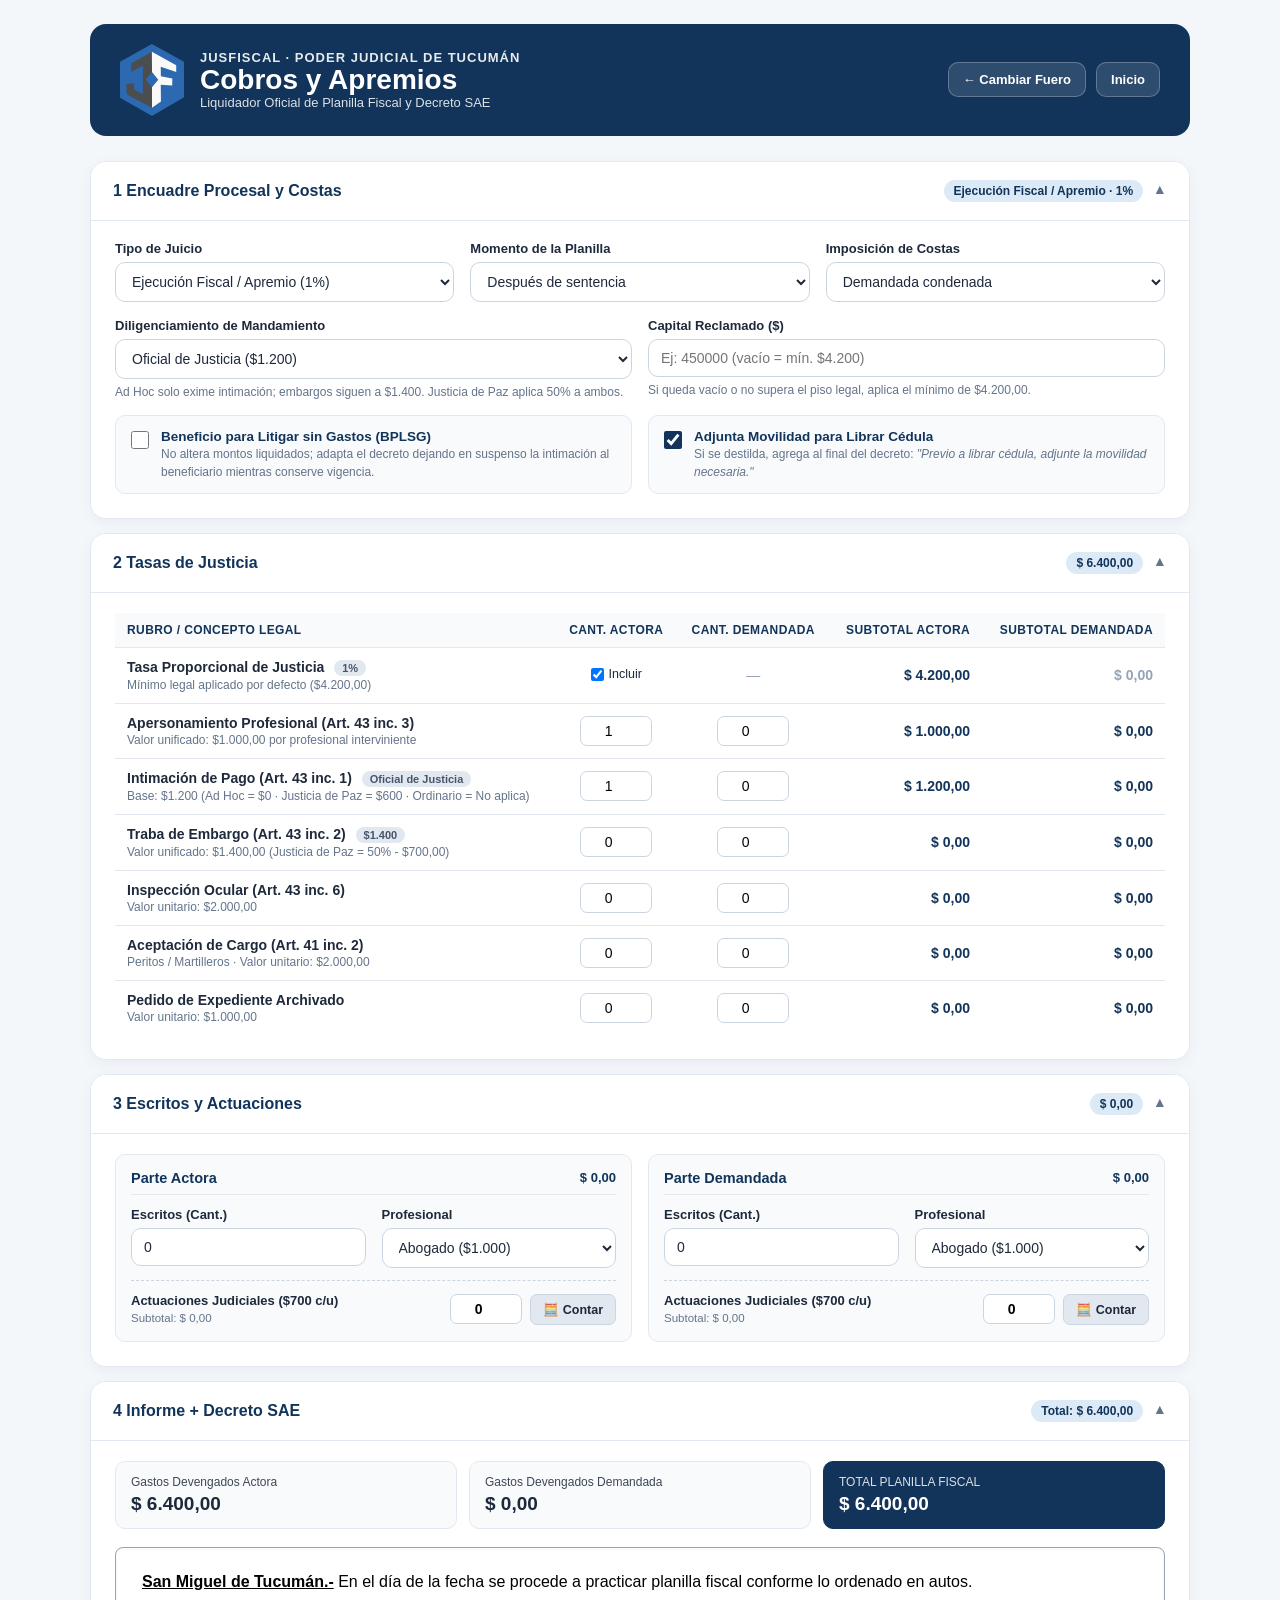
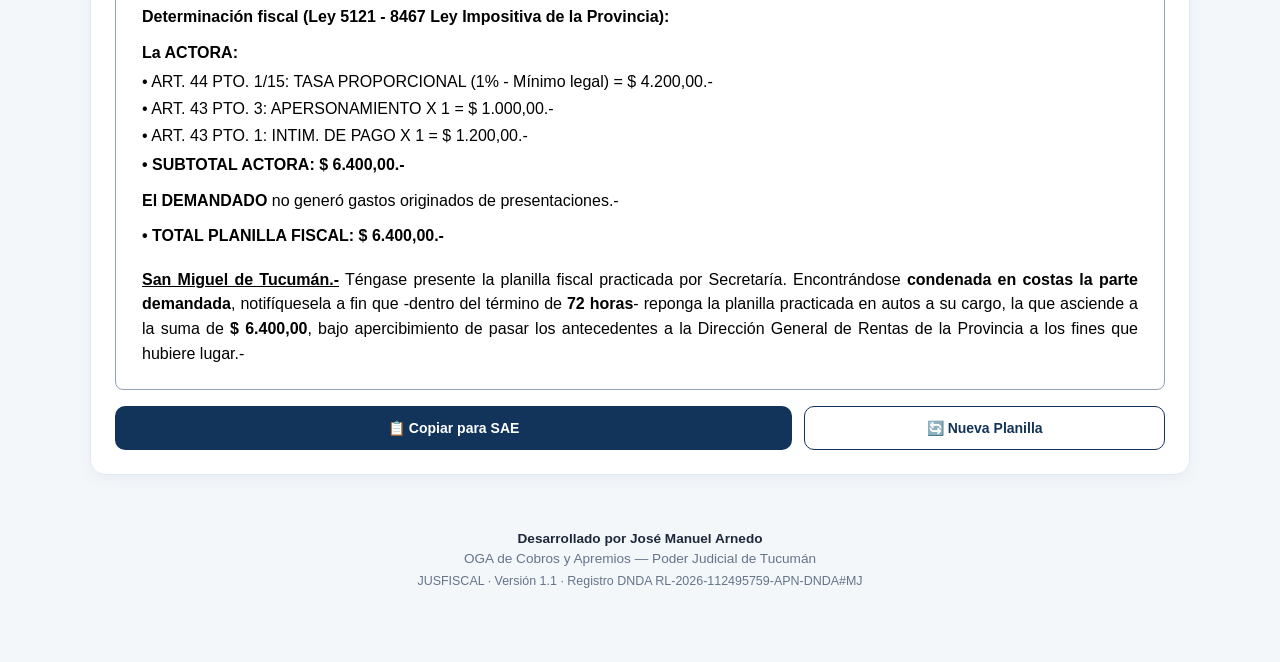
==== commit dd630fb8: "Actualiza a v1.1 con registro oficial DNDA" ====
--- a/modulos/apremios/index.html
+++ b/modulos/apremios/index.html
@@ -583,7 +583,7 @@
       Desarrollado por José Manuel Arnedo
     </div>
     <div>OGA de Cobros y Apremios — Poder Judicial de Tucumán</div>
-    <div style="font-size: 0.78rem; margin-top: 2px;">JUSFISCAL · Versión 1.0</div>
+    <div style="font-size: 0.78rem; margin-top: 2px;">JUSFISCAL · Versión 1.1 · Registro DNDA RL-2026-112495759-APN-DNDA#MJ</div>
   </footer>
 
   <script>
